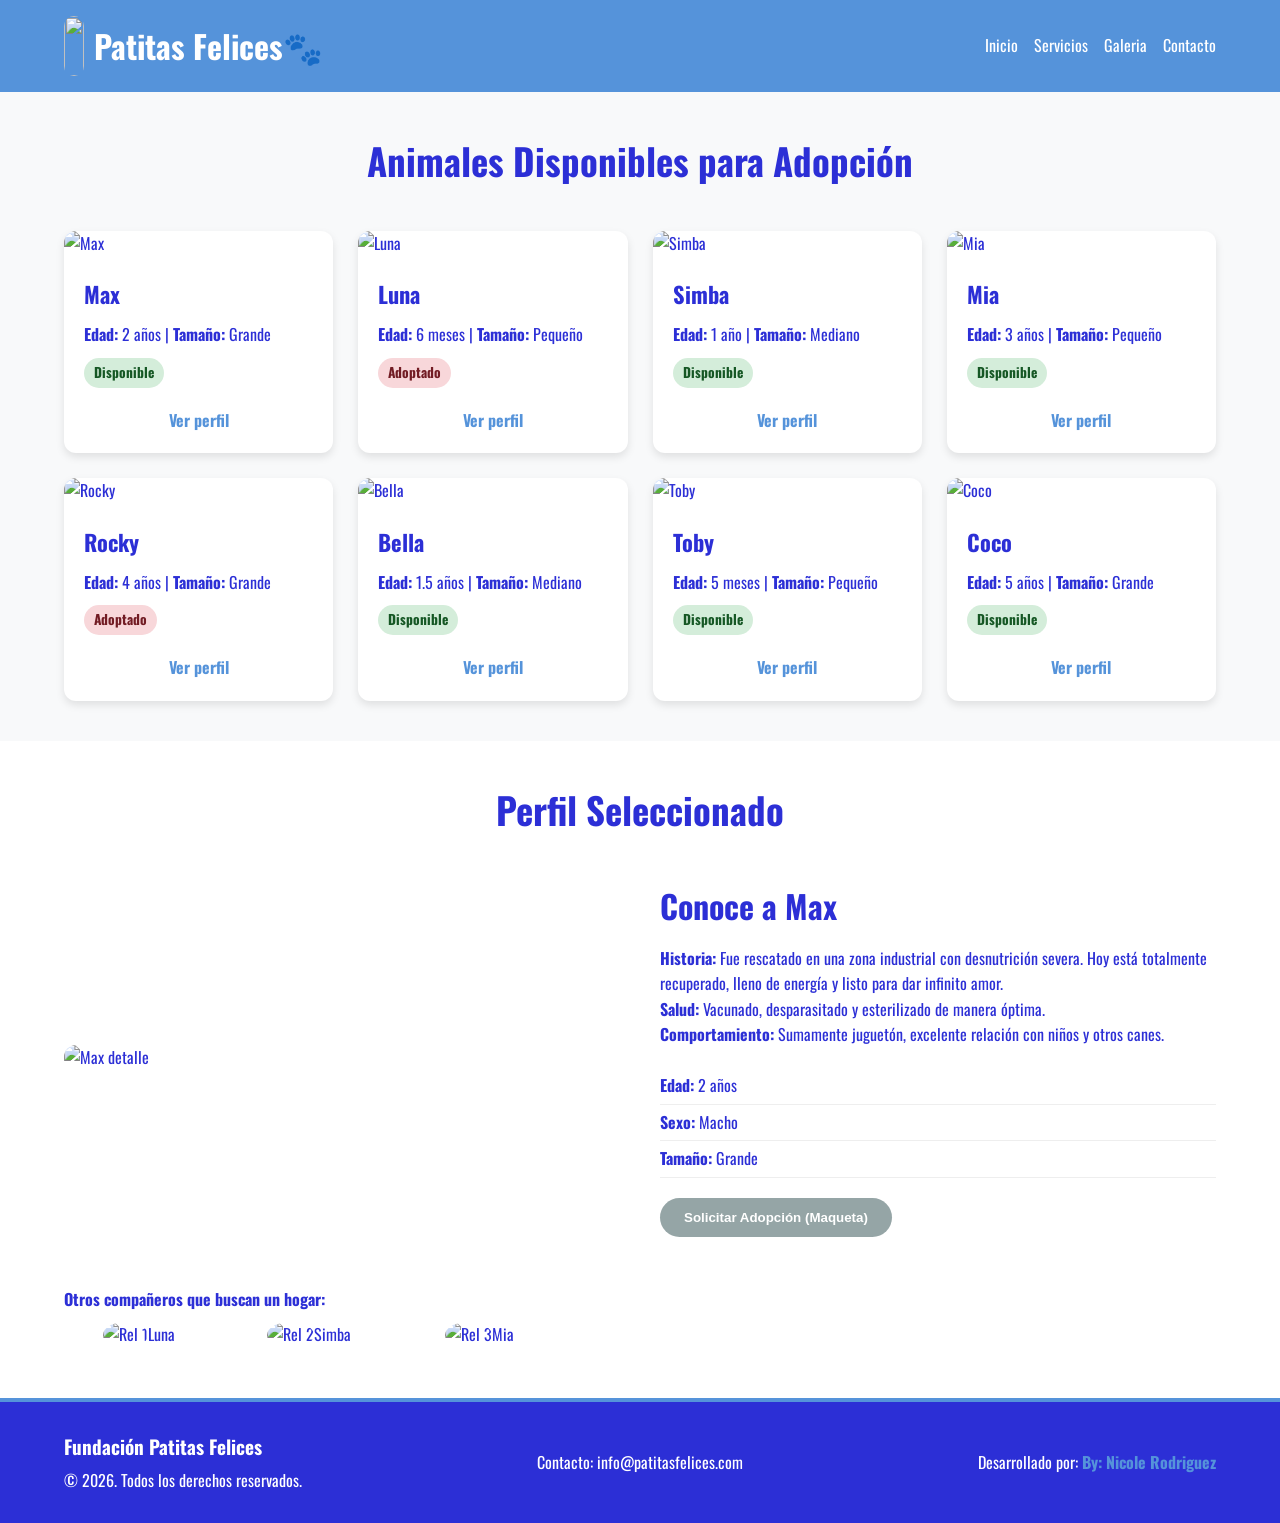
==== adopta.html @ a25f931b "refactor: divided index, galeria and adopta sections" ====
<!DOCTYPE html>
<html lang="es">

<head>
    <meta charset="UTF-8">
    <meta name="viewport" content="width=device-width, initial-scale=1.0">
    <title>Fundación Patitas Felices - Proyecto #1</title>
    <link rel="stylesheet" href="styles.css">
    <link rel="preconnect" href="https://fonts.googleapis.com">
<link rel="preconnect" href="https://fonts.gstatic.com" crossorigin>
<link href="https://fonts.googleapis.com/css2?family=Oswald:wght@200..700&display=swap" rel="stylesheet">
</head> 

<body>
    <nav id="inicio" class="navbar">
        <a class="logo" href="#inicio">
            <img class="logo-icon" src="../proyecto-html-nr/imagenes/logo.png" alt=""><p>Patitas Felices🐾</p>
        </a>
        <div class="nav-links">
            <a href="index.html">Inicio</a>
            <a href="index.html#conocenos">Servicios</a>
            <a href="index.html#galeria">Galeria</a>
            <a href="index.html#contacto">Contacto</a>
        </div>
    </nav>

   
    </header>
    <section id="catalogo" class="catalog-section">
        <div class="container">
            <h2 class="section-title">Animales Disponibles para Adopción</h2>
            <div class="catalog-grid">
                <div class="animal-card">
                    <img src="https://images.unsplash.com/photo-1552053831-71594a27632d?auto=format&fit=crop&q=80&w=400"
                        alt="Max">
                    <div class="card-body">
                        <h4>Max</h4>
                        <p><strong>Edad:</strong> 2 años | <strong>Tamaño:</strong> Grande</p>
                        <span class="badge available">Disponible</span>
                        <a href="#perfil-detalle" class="btn-view">Ver perfil</a>
                    </div>
                </div>
                <div class="animal-card">
                    <img src="https://images.unsplash.com/photo-1514888286974-6c03e2ca1dba?auto=format&fit=crop&q=80&w=400"
                        alt="Luna">
                    <div class="card-body">
                        <h4>Luna</h4>
                        <p><strong>Edad:</strong> 6 meses | <strong>Tamaño:</strong> Pequeño</p>
                        <span class="badge adopted">Adoptado</span>
                        <a href="#perfil-detalle" class="btn-view">Ver perfil</a>
                    </div>
                </div>
                <div class="animal-card">
                    <img src="https://images.unsplash.com/photo-1533738363-b7f9aef128ce?auto=format&fit=crop&q=80&w=400"
                        alt="Simba">
                    <div class="card-body">
                        <h4>Simba</h4>
                        <p><strong>Edad:</strong> 1 año | <strong>Tamaño:</strong> Mediano</p>
                        <span class="badge available">Disponible</span>
                        <a href="#perfil-detalle" class="btn-view">Ver perfil</a>
                    </div>
                </div>
                <div class="animal-card">
                    <img src="https://images.unsplash.com/photo-1574158622672-b43050e16af7?auto=format&fit=crop&q=80&w=400"
                        alt="Mia">
                    <div class="card-body">
                        <h4>Mia</h4>
                        <p><strong>Edad:</strong> 3 años | <strong>Tamaño:</strong> Pequeño</p>
                        <span class="badge available">Disponible</span>
                        <a href="#perfil-detalle" class="btn-view">Ver perfil</a>
                    </div>
                </div>
                <div class="animal-card">
                    <img src="https://images.unsplash.com/photo-1561037404-61cd46aa615b?auto=format&fit=crop&q=80&w=400"
                        alt="Rocky">
                    <div class="card-body">
                        <h4>Rocky</h4>
                        <p><strong>Edad:</strong> 4 años | <strong>Tamaño:</strong> Grande</p>
                        <span class="badge adopted">Adoptado</span>
                        <a href="#perfil-detalle" class="btn-view">Ver perfil</a>
                    </div>
                </div>
                <div class="animal-card">
                    <img src="https://images.unsplash.com/photo-1535268647977-a403b69fc756?auto=format&fit=crop&q=80&w=400"
                        alt="Bella">
                    <div class="card-body">
                        <h4>Bella</h4>
                        <p><strong>Edad:</strong> 1.5 años | <strong>Tamaño:</strong> Mediano</p>
                        <span class="badge available">Disponible</span>
                        <a href="#perfil-detalle" class="btn-view">Ver perfil</a>
                    </div>
                </div>
                <div class="animal-card">
                    <img src="https://images.unsplash.com/photo-1592194996308-7b43878e84a6?auto=format&fit=crop&q=80&w=400"
                        alt="Toby">
                    <div class="card-body">
                        <h4>Toby</h4>
                        <p><strong>Edad:</strong> 5 meses | <strong>Tamaño:</strong> Pequeño</p>
                        <span class="badge available">Disponible</span>
                        <a href="#perfil-detalle" class="btn-view">Ver perfil</a>
                    </div>
                </div>
                <div class="animal-card">
                    <img src="https://images.unsplash.com/photo-1544568100-847a948585b9?auto=format&fit=crop&q=80&w=400"
                        alt="Coco">
                    <div class="card-body">
                        <h4>Coco</h4>
                        <p><strong>Edad:</strong> 5 años | <strong>Tamaño:</strong> Grande</p>
                        <span class="badge available">Disponible</span>
                        <a href="#perfil-detalle" class="btn-view">Ver perfil</a>
                    </div>
                </div>
            </div>
        </div>
    </section>

    <section id="perfil-detalle" class="detail-section">
        <div class="container">
            <h2 class="section-title">Perfil Seleccionado</h2>
            <div class="detail-wrapper">
                <div class="detail-img">
                    <img src="https://images.unsplash.com/photo-1552053831-71594a27632d?auto=format&fit=crop&q=80&w=600"
                        alt="Max detalle">
                </div>
                <div class="detail-info">
                    <h3>Conoce a Max</h3>
                    <p class="history"><strong>Historia:</strong> Fue rescatado en una zona industrial con desnutrición
                        severa. Hoy está totalmente recuperado, lleno de energía y listo para dar infinito amor.</p>
                    <p><strong>Salud:</strong> Vacunado, desparasitado y esterilizado de manera óptima.</p>
                    <p><strong>Comportamiento:</strong> Sumamente juguetón, excelente relación con niños y otros canes.
                    </p>
                    <ul class="specs">
                        <li><strong>Edad:</strong> 2 años</li>
                        <li><strong>Sexo:</strong> Macho</li>
                        <li><strong>Tamaño:</strong> Grande</li>
                    </ul>
                    <button class="btn btn-primary non-functional">Solicitar Adopción (Maqueta)</button>
                </div>
            </div>

            <div class="related-animals">
                <h4>Otros compañeros que buscan un hogar:</h4>
                <div class="related-track">
                    <div class="related-item"><img
                            src="https://images.unsplash.com/photo-1514888286974-6c03e2ca1dba?auto=format&fit=crop&q=80&w=150"
                            alt="Rel 1"><span>Luna</span></div>
                    <div class="related-item"><img
                            src="https://images.unsplash.com/photo-1533738363-b7f9aef128ce?auto=format&fit=crop&q=80&w=150"
                            alt="Rel 2"><span>Simba</span></div>
                    <div class="related-item"><img
                            src="https://images.unsplash.com/photo-1574158622672-b43050e16af7?auto=format&fit=crop&q=80&w=150"
                            alt="Rel 3"><span>Mia</span></div>
                </div>
            </div>
        </div>
    </section>

 

    <footer class="main-footer">
        <div class="footer-container">
            <div class="footer-brand">
                <h5>Fundación Patitas Felices</h5>
                <p>&copy; 2026. Todos los derechos reservados.</p>
            </div>
            <div class="footer-contact">
                <p>Contacto: info@patitasfelices.com</p>
            </div>
            <div class="footer-dev">
                <p>Desarrollado por: <a href="#">By: Nicole Rodriguez</a></p>
            </div>
        </div>
    </footer>

</body>

</html>
---- styles.css ----
:root {
    --primary-color: #5593da;
    --secondary-color: #2c2fd6;
    --background-light: #f8f9fa;
    --white: #ffffff;
    --success-color: #d8e6dd;
    --error-color: #e74c3c;
    --text-muted: #7f8c8d;
    --font-family: 'Oswald', Tahoma, Geneva, Verdana, sans-serif;
}

* {
    margin: 0;
    padding: 0;
    box-sizing: border-box;
}

.navbar {
    position: sticky;
    top: 0;
    display: flex;
    justify-content: space-between;
    align-items: center;
    padding: 16px 5%;
    background-color: var(--primary-color);
    color: var(--background-light);
    z-index: 10;
}

.nav-links {
    display: flex;
    gap: 16px;
    flex-wrap: wrap;
}

.nav-links a {
    color: white;
    text-decoration: none;
}

.logo {
    align-items: center;
    color: white;
    background: url(../proyecto-html-nr/imagenes/logo.png);
    font-weight: bold;
    text-decoration: none;
    font-size: 1.2rem;
    width: 60px;
    height: 60px;
    display: flex;
    gap: 10px;
}

.logo p {
    text-wrap: nowrap;
    font-size: 2rem;
}



body {
    font-family: var(--font-family);
    color: var(--secondary-color);
    background-color: var(--background-light);
    line-height: 1.6;
}

.container {
    width: 90%;
    max-width: 1200px;
    margin: 0 auto;
    padding: 40px 0;
}

.btn {
    display: inline-block;
    padding: 12px 24px;
    border-radius: 25px;
    text-decoration: none;
    font-weight: bold;
    transition: all 0.3s ease;
    cursor: pointer;
    border: none;
}

.btn-primary {
    background-color: var(--primary-color);
    color: var(--white);
}

.btn-primary:hover {
    background-color: #4b65bb;
}

.btn-secondary {
    background-color: transparent;
    color: var(--white);
    border: 2px solid var(--white);
}

.btn-secondary:hover {
    background-color: var(--white);
    color: var(--secondary-color);
}

.hero {
    background: linear-gradient(rgba(0, 0, 0, 0.6), rgba(0, 0, 0, 0.6)),
        url(../proyecto-html-nr/imagenes/perrito.jpeg) no-repeat center center/cover;
    height: 70vh;
    display: flex;
    align-items: center;
    justify-content: center;
    text-align: center;
    color: var(--white);
}

.logo-area {
    display: flex;
    align-items: center;
    justify-content: center;
    gap: 15px;
    margin-bottom: 15px;
}

.logo-icon {
    font-size: 3rem;
    color: var(--primary-color);
    border-radius: 15px;
    width: 100%;
    height: 100%;
    object-fit: contain;
}

.hero h1 {
    font-size: 3.5rem;
}

.hero .slogan {
    font-size: 1.5rem;
    margin-bottom: 30px;
}

.hero-buttons {
    display: flex;
    justify-content: center;
    gap: 15px;
}

.carousel-container {
    margin: 10px;
    overflow: hidden;
    width: 100%;
    height: 400px;
    position: relative;
    background-color: #000;
}

.carousel-track {
    display: flex;
    width: 300%;
    height: 100%;
    animation: scrollCarousel 12s infinite ease-in-out;
}

.carousel-slide {
    width: 33.333%;
    height: 100%;
    position: relative;
}

.carousel-slide img {
    width: 100%;
    height: 100%;
    object-fit: cover;
    opacity: 0.8;
}

.carousel-caption {
    position: absolute;
    bottom: 20px;
    left: 50%;
    transform: translateX(-50%);
    background: rgba(0, 0, 0, 0.7);
    color: #fff;
    padding: 10px 20px;
    border-radius: 5px;
    font-size: 1.1rem;
}

@keyframes scrollCarousel {

    0%,
    25% {
        transform: translateX(0);
    }

    33%,
    58% {
        transform: translateX(-33.333%);
    }

    66%,
    91% {
        transform: translateX(-66.666%);
    }

    100% {
        transform: translateX(0);
    }
}

.featured-sections {
    background-color: var(--white);
}

.summary-card {
    text-align: center;
    max-width: 800px;
    margin: 0 auto 40px;
}

.summary-card h2 {
    margin-bottom: 20px;
    font-size: 2.5rem;
}

.internal-links {
    margin-top: 30px;
    display: flex;
    justify-content: center;
    gap: 20px;
    flex-wrap: wrap;
}

.internal-links a {
    color: var(--primary-color);
    text-decoration: none;
    font-weight: bold;
    padding: 10px 15px;
    border: 1px solid var(--primary-color);
    border-radius: 5px;
    transition: 0.3s;
}

.internal-links a:hover {
    background-color: var(--primary-color);
    color: white;
}

.testimonials {
    border-top: 1px solid #eee;
    padding-top: 30px;
    text-align: center;
}

.testimonial-item p {
    font-style: italic;
    color: #555;
}

.grid-2 {
    display: grid;
    grid-template-columns: 1fr 1fr;
    gap: 30px;
}

.mv-block {
    background: var(--white);
    padding: 30px;
    border-radius: 8px;
    box-shadow: 0 4px 6px rgba(0, 0, 0, 0.05);
}

.mv-header {
    display: flex;
    align-items: center;
    gap: 15px;
    margin-bottom: 15px;
}

.mv-icon {
    font-size: 1.8rem;
    color: var(--primary-color);
}


.section-title {
    text-align: center;
    margin-bottom: 40px;
    font-size: 2.3rem;
}

.mosaic-grid {
    display: grid;
    grid-template-columns: repeat(auto-fit, minmax(250px, 1fr));
    gap: 15px;
}

.mosaic-item h3 {
    display: none;
}

.mosaic-item img {
    width: 100%;
    height: 200px;
    object-fit: cover;
    border-radius: 8px;
    transition: transform 0.3s;
}

.mosaic-item img:hover {
    transform: scale(1.03);
}

.catalog-grid {
    display: grid;
    grid-template-columns: repeat(auto-fit, minmax(260px, 1fr));
    gap: 25px;
}

.animal-card {
    background: var(--white);
    border-radius: 12px;
    overflow: hidden;
    box-shadow: 0 4px 8px rgba(0, 0, 0, 0.1);
}

.animal-card img {
    width: 100%;
    height: 220px;
    object-fit: cover;
}

.card-body {
    padding: 20px;
}

.card-body h4 {
    font-size: 1.4rem;
    margin-bottom: 10px;
}

.badge {
    display: inline-block;
    padding: 4px 10px;
    border-radius: 15px;
    font-size: 0.85rem;
    font-weight: bold;
    margin: 10px 0;
}

.badge.available {
    background-color: #d4edda;
    color: #155724;
}

.badge.adopted {
    background-color: #f8d7da;
    color: #721c24;
}

.btn-view {
    display: block;
    text-align: center;
    color: var(--primary-color);
    text-decoration: none;
    font-weight: bold;
    margin-top: 10px;
}


.detail-section {
    background: var(--white);
}

.detail-wrapper {
    display: grid;
    grid-template-columns: 1fr 1fr;
    gap: 40px;
    align-items: center;
}

.detail-img img {
    width: 100%;
    border-radius: 12px;
}

.detail-info h3 {
    font-size: 2rem;
    margin-bottom: 15px;
}

.specs {
    list-style: none;
    margin: 20px 0;
}

.specs li {
    padding: 5px 0;
    border-bottom: 1px solid #eee;
}

.non-functional {
    background-color: #95a5a6;
    color: white;
}


.related-animals {
    margin-top: 50px;
}

.related-track {
    display: flex;
    gap: 20px;
    overflow-x: auto;
    padding: 10px 0;
}

.related-item {
    flex: 0 0 150px;
    text-align: center;
}

.related-item img {
    width: 100%;
    height: 120px;
    object-fit: cover;
    border-radius: 50%;
}

.contact-section {
    background: #edf2f7;
}

.styled-form {
    background: var(--white);
    padding: 40px;
    border-radius: 12px;
    max-width: 700px;
    margin: 0 auto 30px;
    box-shadow: 0 10px 15px rgba(0, 0, 0, 0.05);
}

.form-group {
    margin-bottom: 20px;
    position: relative;
}

.form-group label {
    display: block;
    margin-bottom: 8px;
    font-weight: 600;
}

.required {
    color: var(--error-color);
}

.form-group input,
.form-group select,
.form-group textarea {
    width: 100%;
    padding: 12px;
    border: 2px solid #cbd5e0;
    border-radius: 6px;
    font-size: 1rem;
    outline: none;
    transition: 0.3s;
}

.form-group input:not(:placeholder-shown):invalid,
.form-group textarea:not(:placeholder-shown):invalid {
    border-color: var(--error-color);
    background-color: #fff5f5;
}

.form-group input:not(:placeholder-shown):invalid~.error-msg,
.form-group textarea:not(:placeholder-shown):invalid~.error-msg {
    display: block;
}

.form-group input:not(:placeholder-shown):valid,
.form-group textarea:not(:placeholder-shown):valid {
    border-color: var(--success-color);
    background-color: #f0fff4;
}

.error-msg {
    display: none;
    color: var(--error-color);
    font-size: 0.85rem;
    margin-top: 5px;
}

.form-group.error input {
    border-color: var(--error-color);
}

.form-group.success input {
    border-color: var(--success-color);
}

.btn-submit {
    background-color: var(--secondary-color);
    color: white;
    width: 100%;
    padding: 14px;
    font-size: 1.1rem;
}

.btn-submit:hover {
    background-color: #1a252f;
}

.direct-contact {
    text-align: center;
    margin-top: 40px;
}

.direct-contact p {
    font-size: 1.2rem;
    margin-bottom: 10px;
}

.social-links {
    margin-top: 15px;
    display: flex;
    justify-content: center;
    gap: 20px;
}

.social-links a {
    color: var(--secondary-color);
    font-size: 1.8rem;
    transition: color 0.3s;
}

.social-links a:hover {
    color: var(--primary-color);
}

.main-footer {
    background-color: var(--secondary-color);
    color: var(--white);
    padding: 30px 0;
    border-top: 4px solid var(--primary-color);
}

.footer-container {
    display: flex;
    justify-content: space-between;
    align-items: center;
    width: 90%;
    max-width: 1200px;
    margin: 0 auto;
    flex-wrap: wrap;
    gap: 20px;
}

.footer-brand h5 {
    font-size: 1.2rem;
    margin-bottom: 5px;
}

.footer-dev a {
    color: var(--primary-color);
    text-decoration: none;
    font-weight: bold;
}

@media (max-width: 768px) {
    .hero h1 {
        font-size: 2.3rem;
    }

    .hero .slogan {
        font-size: 1.1rem;
    }

    .grid-2 {
        grid-template-columns: 1fr;
    }

    .detail-wrapper {
        grid-template-columns: 1fr;
    }

    .footer-container {
        flex-direction: column;
        text-align: center;
    }
}
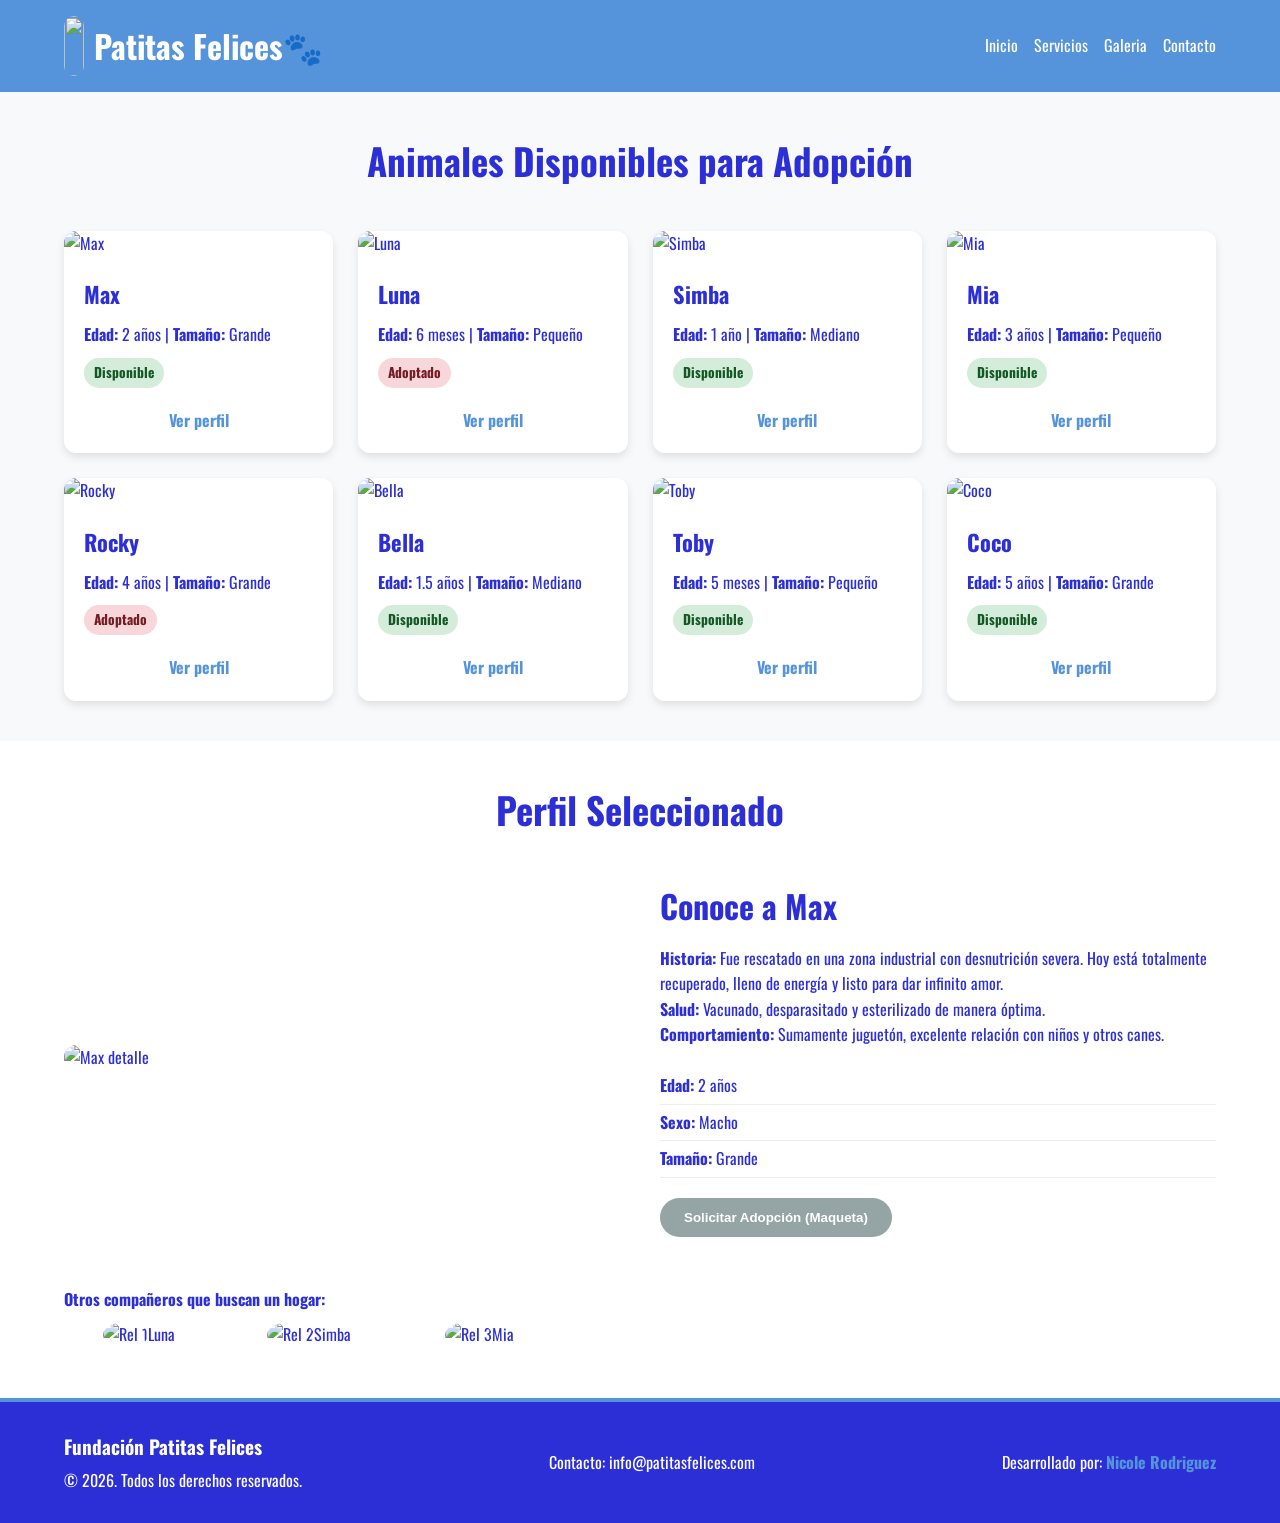
==== commit f8ae24e5: "style: changed footer credits" ====
--- a/adopta.html
+++ b/adopta.html
@@ -167,7 +167,7 @@
                 <p>Contacto: info@patitasfelices.com</p>
             </div>
             <div class="footer-dev">
-                <p>Desarrollado por: <a href="#">By: Nicole Rodriguez</a></p>
+                <p>Desarrollado por: <a href="#">Nicole Rodriguez</a></p>
             </div>
         </div>
     </footer>
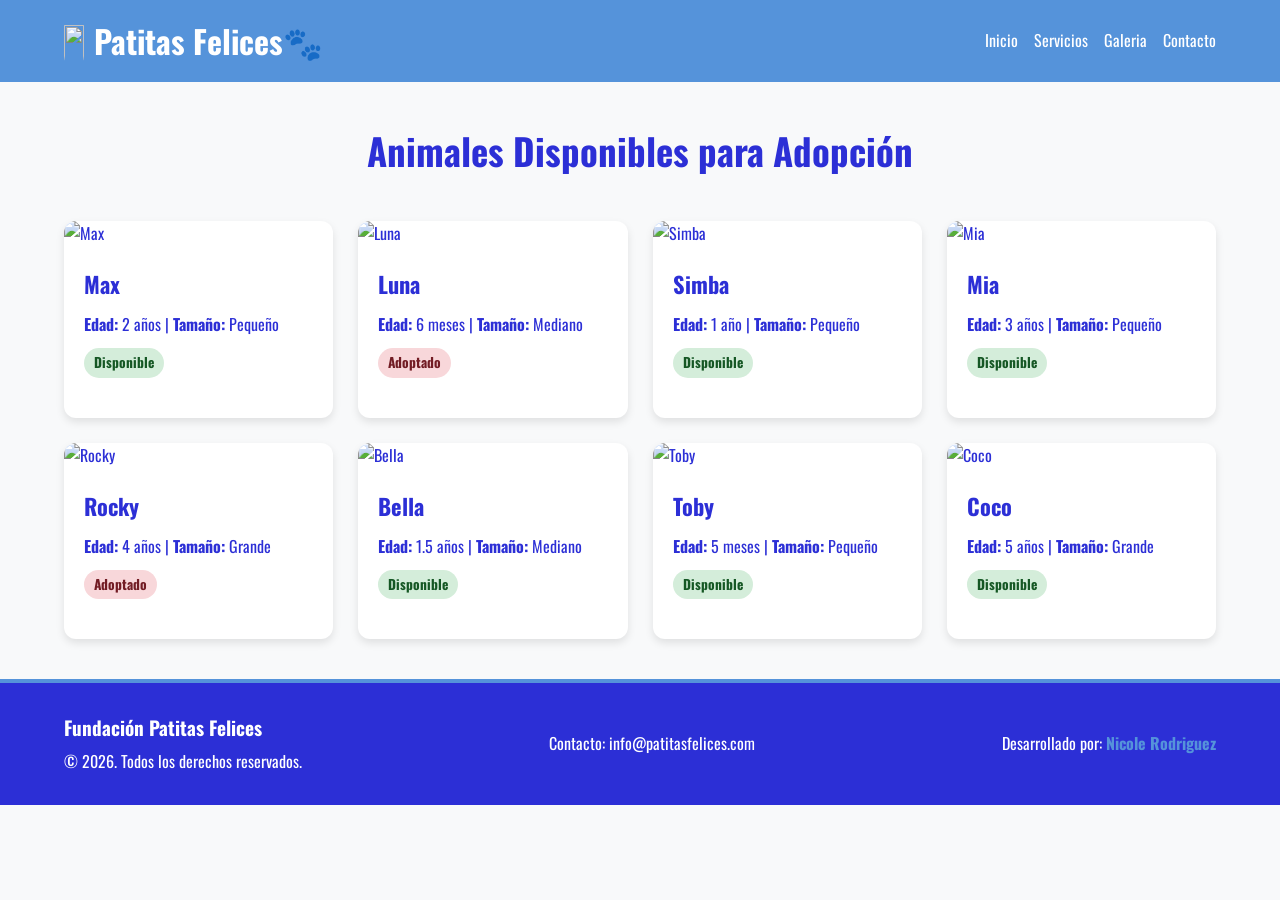
==== commit 040e66f3: "style: added new images and linked it to the corresponding pages" ====
--- a/adopta.html
+++ b/adopta.html
@@ -6,6 +6,10 @@
     <meta name="viewport" content="width=device-width, initial-scale=1.0">
     <title>Fundación Patitas Felices - Proyecto #1</title>
     <link rel="stylesheet" href="styles.css">
+    <link
+        rel="stylesheet"
+        href="https://cdnjs.cloudflare.com/ajax/libs/font-awesome/6.5.0/css/all.min.css"
+    />
     <link rel="preconnect" href="https://fonts.googleapis.com">
 <link rel="preconnect" href="https://fonts.gstatic.com" crossorigin>
 <link href="https://fonts.googleapis.com/css2?family=Oswald:wght@200..700&display=swap" rel="stylesheet">
@@ -17,11 +21,11 @@
             <img class="logo-icon" src="../proyecto-html-nr/imagenes/logo.png" alt=""><p>Patitas Felices🐾</p>
         </a>
         <div class="nav-links">
-            <a href="index.html">Inicio</a>
+            <a href="index.html#hero">Inicio</a>
             <a href="index.html#conocenos">Servicios</a>
-            <a href="index.html#galeria">Galeria</a>
-            <a href="index.html#contacto">Contacto</a>
-        </div>
+            <a href="galeria.html">Galeria</a>
+            <a href="contacto.html">Contacto</a>
+          </div>
     </nav>
 
    
@@ -31,63 +35,63 @@
             <h2 class="section-title">Animales Disponibles para Adopción</h2>
             <div class="catalog-grid">
                 <div class="animal-card">
-                    <img src="https://images.unsplash.com/photo-1552053831-71594a27632d?auto=format&fit=crop&q=80&w=400"
+                    <img src="/proyecto-html-nr/imagenes/premium_photo.avif"
                         alt="Max">
                     <div class="card-body">
                         <h4>Max</h4>
-                        <p><strong>Edad:</strong> 2 años | <strong>Tamaño:</strong> Grande</p>
+                        <p><strong>Edad:</strong> 2 años | <strong>Tamaño:</strong> Pequeño</p>
                         <span class="badge available">Disponible</span>
-                        <a href="#perfil-detalle" class="btn-view">Ver perfil</a>
+                        <a href="#perfil-detalle" class="btn-view"></a>
                     </div>
                 </div>
                 <div class="animal-card">
-                    <img src="https://images.unsplash.com/photo-1514888286974-6c03e2ca1dba?auto=format&fit=crop&q=80&w=400"
+                    <img src="/proyecto-html-nr/imagenes/GATO_LUNA.jpg"
                         alt="Luna">
                     <div class="card-body">
                         <h4>Luna</h4>
-                        <p><strong>Edad:</strong> 6 meses | <strong>Tamaño:</strong> Pequeño</p>
+                        <p><strong>Edad:</strong> 6 meses | <strong>Tamaño:</strong> Mediano</p>
                         <span class="badge adopted">Adoptado</span>
-                        <a href="#perfil-detalle" class="btn-view">Ver perfil</a>
+                        <a href="#perfil-detalle" class="btn-view"></a>
                     </div>
                 </div>
                 <div class="animal-card">
-                    <img src="https://images.unsplash.com/photo-1533738363-b7f9aef128ce?auto=format&fit=crop&q=80&w=400"
+                    <img src="/proyecto-html-nr/imagenes/cachorro.png"
                         alt="Simba">
                     <div class="card-body">
                         <h4>Simba</h4>
-                        <p><strong>Edad:</strong> 1 año | <strong>Tamaño:</strong> Mediano</p>
+                        <p><strong>Edad:</strong> 1 año | <strong>Tamaño:</strong> Pequeño</p>
                         <span class="badge available">Disponible</span>
-                        <a href="#perfil-detalle" class="btn-view">Ver perfil</a>
+                        <a href="#perfil-detalle" class="btn-view"></a>
                     </div>
                 </div>
                 <div class="animal-card">
-                    <img src="https://images.unsplash.com/photo-1574158622672-b43050e16af7?auto=format&fit=crop&q=80&w=400"
+                    <img src="/proyecto-html-nr/imagenes/GettyImages.webp"
                         alt="Mia">
                     <div class="card-body">
                         <h4>Mia</h4>
                         <p><strong>Edad:</strong> 3 años | <strong>Tamaño:</strong> Pequeño</p>
                         <span class="badge available">Disponible</span>
-                        <a href="#perfil-detalle" class="btn-view">Ver perfil</a>
+                        <a href="#perfil-detalle" class="btn-view"></a>
                     </div>
                 </div>
                 <div class="animal-card">
-                    <img src="https://images.unsplash.com/photo-1561037404-61cd46aa615b?auto=format&fit=crop&q=80&w=400"
+                    <img src="/proyecto-html-nr/imagenes/doberman.jpg"
                         alt="Rocky">
                     <div class="card-body">
                         <h4>Rocky</h4>
                         <p><strong>Edad:</strong> 4 años | <strong>Tamaño:</strong> Grande</p>
                         <span class="badge adopted">Adoptado</span>
-                        <a href="#perfil-detalle" class="btn-view">Ver perfil</a>
+                        <a href="#perfil-detalle" class="btn-view"></a>
                     </div>
                 </div>
                 <div class="animal-card">
-                    <img src="https://images.unsplash.com/photo-1535268647977-a403b69fc756?auto=format&fit=crop&q=80&w=400"
+                    <img src="/proyecto-html-nr/imagenes/papillon.jpg"
                         alt="Bella">
                     <div class="card-body">
                         <h4>Bella</h4>
                         <p><strong>Edad:</strong> 1.5 años | <strong>Tamaño:</strong> Mediano</p>
                         <span class="badge available">Disponible</span>
-                        <a href="#perfil-detalle" class="btn-view">Ver perfil</a>
+                        <a href="#perfil-detalle" class="btn-view"></a>
                     </div>
                 </div>
                 <div class="animal-card">
@@ -97,7 +101,7 @@
                         <h4>Toby</h4>
                         <p><strong>Edad:</strong> 5 meses | <strong>Tamaño:</strong> Pequeño</p>
                         <span class="badge available">Disponible</span>
-                        <a href="#perfil-detalle" class="btn-view">Ver perfil</a>
+                        <a href="#perfil-detalle" class="btn-view"></a>
                     </div>
                 </div>
                 <div class="animal-card">
@@ -107,55 +111,18 @@
                         <h4>Coco</h4>
                         <p><strong>Edad:</strong> 5 años | <strong>Tamaño:</strong> Grande</p>
                         <span class="badge available">Disponible</span>
-                        <a href="#perfil-detalle" class="btn-view">Ver perfil</a>
+                        <a href="#perfil-detalle" class="btn-view"></a>
                     </div>
                 </div>
             </div>
         </div>
     </section>
 
-    <section id="perfil-detalle" class="detail-section">
-        <div class="container">
-            <h2 class="section-title">Perfil Seleccionado</h2>
-            <div class="detail-wrapper">
-                <div class="detail-img">
-                    <img src="https://images.unsplash.com/photo-1552053831-71594a27632d?auto=format&fit=crop&q=80&w=600"
-                        alt="Max detalle">
-                </div>
-                <div class="detail-info">
-                    <h3>Conoce a Max</h3>
-                    <p class="history"><strong>Historia:</strong> Fue rescatado en una zona industrial con desnutrición
-                        severa. Hoy está totalmente recuperado, lleno de energía y listo para dar infinito amor.</p>
-                    <p><strong>Salud:</strong> Vacunado, desparasitado y esterilizado de manera óptima.</p>
-                    <p><strong>Comportamiento:</strong> Sumamente juguetón, excelente relación con niños y otros canes.
-                    </p>
-                    <ul class="specs">
-                        <li><strong>Edad:</strong> 2 años</li>
-                        <li><strong>Sexo:</strong> Macho</li>
-                        <li><strong>Tamaño:</strong> Grande</li>
-                    </ul>
-                    <button class="btn btn-primary non-functional">Solicitar Adopción (Maqueta)</button>
-                </div>
-            </div>
+   
 
-            <div class="related-animals">
-                <h4>Otros compañeros que buscan un hogar:</h4>
-                <div class="related-track">
-                    <div class="related-item"><img
-                            src="https://images.unsplash.com/photo-1514888286974-6c03e2ca1dba?auto=format&fit=crop&q=80&w=150"
-                            alt="Rel 1"><span>Luna</span></div>
-                    <div class="related-item"><img
-                            src="https://images.unsplash.com/photo-1533738363-b7f9aef128ce?auto=format&fit=crop&q=80&w=150"
-                            alt="Rel 2"><span>Simba</span></div>
-                    <div class="related-item"><img
-                            src="https://images.unsplash.com/photo-1574158622672-b43050e16af7?auto=format&fit=crop&q=80&w=150"
-                            alt="Rel 3"><span>Mia</span></div>
-                </div>
-            </div>
+           
         </div>
     </section>
-
- 
 
     <footer class="main-footer">
         <div class="footer-container">
--- a/styles.css
+++ b/styles.css
@@ -41,12 +41,12 @@
 .logo {
     align-items: center;
     color: white;
-    background: url(../proyecto-html-nr/imagenes/logo.png);
+    background: url(../proyecto-html-nr/imagenes/logos.png);
     font-weight: bold;
     text-decoration: none;
     font-size: 1.2rem;
-    width: 60px;
-    height: 60px;
+    width: 50px;
+    height: 50px;
     display: flex;
     gap: 10px;
 }
@@ -118,8 +118,8 @@
     display: flex;
     align-items: center;
     justify-content: center;
-    gap: 15px;
-    margin-bottom: 15px;
+    gap: 10px;
+    margin-bottom: 10px;
 }
 
 .logo-icon {
@@ -129,6 +129,12 @@
     width: 100%;
     height: 100%;
     object-fit: contain;
+}
+
+.logo-title {
+    font-size: 2.6rem; /* más grande */
+    line-height: 1.1;
+    text-align: center;
 }
 
 .hero h1 {
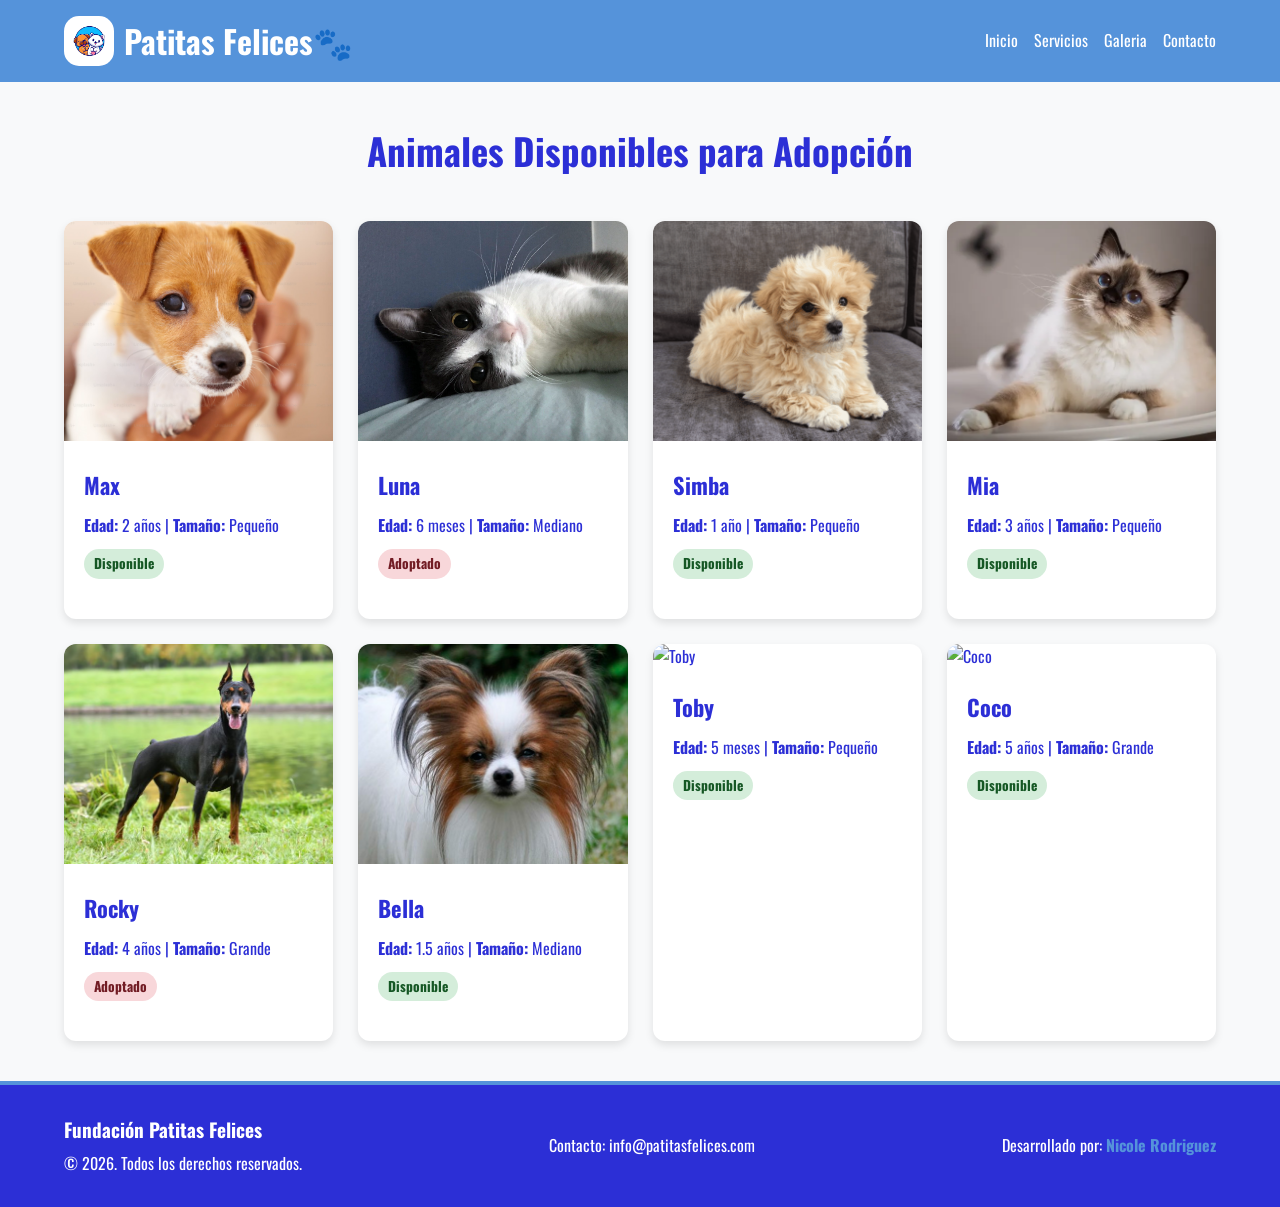
==== commit 376950ec: "fix: update image paths for logo and animal photos" ====
--- a/adopta.html
+++ b/adopta.html
@@ -18,7 +18,7 @@
 <body>
     <nav id="inicio" class="navbar">
         <a class="logo" href="#inicio">
-            <img class="logo-icon" src="../proyecto-html-nr/imagenes/logo.png" alt=""><p>Patitas Felices🐾</p>
+            <img class="logo-icon" src="/imagenes/logos.avif" alt=""><p>Patitas Felices🐾</p>
         </a>
         <div class="nav-links">
             <a href="index.html#hero">Inicio</a>
@@ -35,7 +35,7 @@
             <h2 class="section-title">Animales Disponibles para Adopción</h2>
             <div class="catalog-grid">
                 <div class="animal-card">
-                    <img src="/proyecto-html-nr/imagenes/premium_photo.avif"
+                    <img src="/imagenes/premium_photo.avif"
                         alt="Max">
                     <div class="card-body">
                         <h4>Max</h4>
@@ -45,7 +45,7 @@
                     </div>
                 </div>
                 <div class="animal-card">
-                    <img src="/proyecto-html-nr/imagenes/GATO_LUNA.jpg"
+                    <img src="/imagenes/GATO_LUNA.jpg"
                         alt="Luna">
                     <div class="card-body">
                         <h4>Luna</h4>
@@ -55,7 +55,7 @@
                     </div>
                 </div>
                 <div class="animal-card">
-                    <img src="/proyecto-html-nr/imagenes/cachorro.png"
+                    <img src="/imagenes/cachorro.png"
                         alt="Simba">
                     <div class="card-body">
                         <h4>Simba</h4>
@@ -65,7 +65,7 @@
                     </div>
                 </div>
                 <div class="animal-card">
-                    <img src="/proyecto-html-nr/imagenes/GettyImages.webp"
+                    <img src="/imagenes/GettyImages.webp"
                         alt="Mia">
                     <div class="card-body">
                         <h4>Mia</h4>
@@ -75,7 +75,7 @@
                     </div>
                 </div>
                 <div class="animal-card">
-                    <img src="/proyecto-html-nr/imagenes/doberman.jpg"
+                    <img src="/imagenes/doberman.jpg"
                         alt="Rocky">
                     <div class="card-body">
                         <h4>Rocky</h4>
@@ -85,7 +85,7 @@
                     </div>
                 </div>
                 <div class="animal-card">
-                    <img src="/proyecto-html-nr/imagenes/papillon.jpg"
+                    <img src="/imagenes/papillon.jpg"
                         alt="Bella">
                     <div class="card-body">
                         <h4>Bella</h4>
